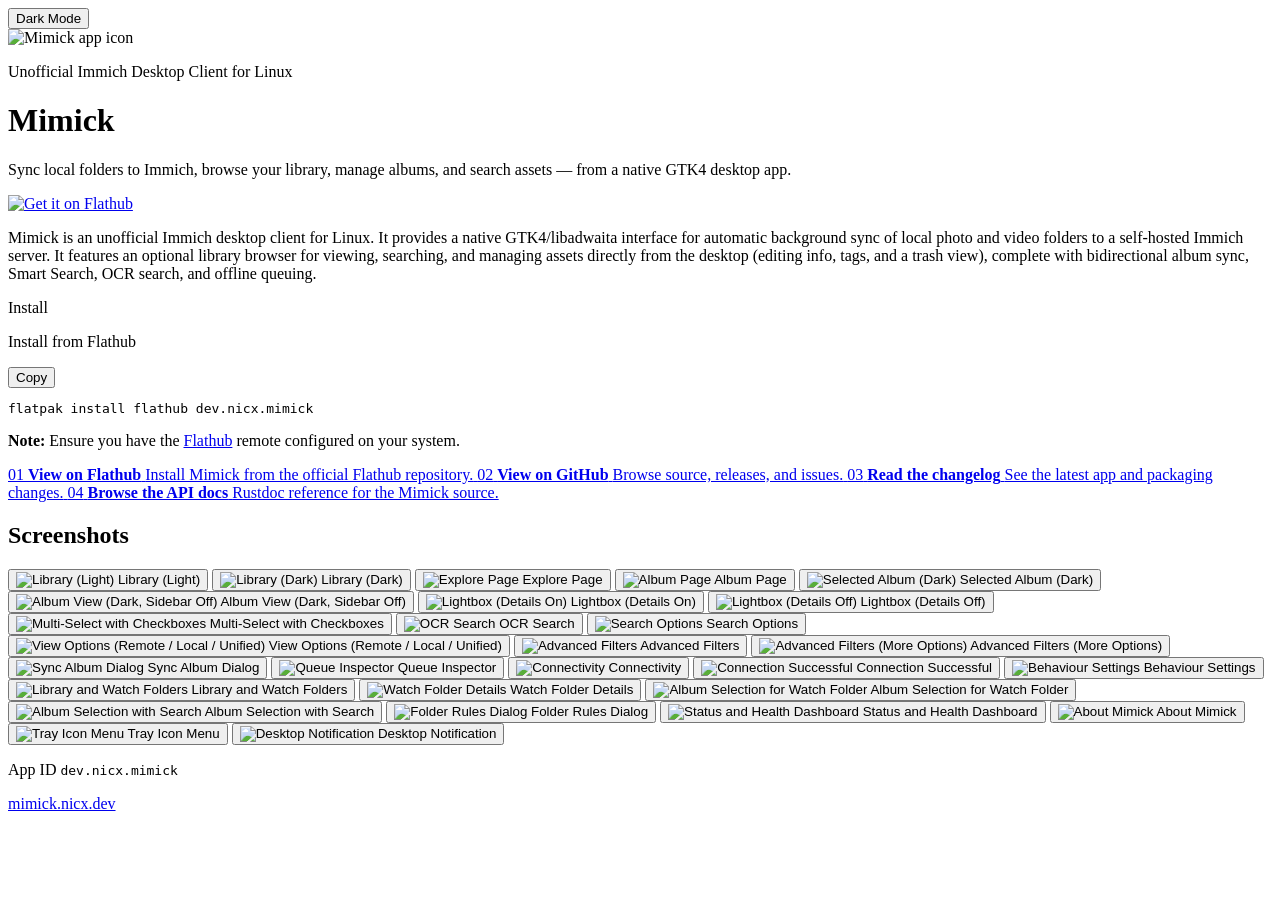
==== site/index.html @ 151f68ba "Merge pull request #230 from nicx17/feat/library-trash-tags-edit Add trash view, tags, and asset edi" ====
<!DOCTYPE html>
<html lang="en">
  <head>
    <meta charset="UTF-8">
    <meta name="viewport" content="width=device-width, initial-scale=1.0">
    <title>Mimick - Immich Desktop Client for Linux</title>
    <meta
      name="description"
      content="Mimick is an unofficial Immich desktop client for Linux with background folder sync, a library browser, album management, Smart Search, OCR, and Flatpak support.">
    <meta
      name="keywords"
      content="Immich desktop client, Immich GUI Linux, Immich sync app, Linux photo sync, self-hosted photo backup, GTK4 Immich client">
    <link rel="canonical" href="https://mimick.nicx.dev">
    <meta property="og:type" content="website">
    <meta property="og:site_name" content="Mimick">
    <meta
      property="og:title"
      content="Mimick - Immich Desktop Client for Linux">
    <meta
      property="og:description"
      content="A native GTK4 desktop client for your self-hosted Immich server — background sync, library browser, album sync, and search.">
    <meta property="og:url" content="https://mimick.nicx.dev">
    <meta property="og:image" content="https://mimick.nicx.dev/icon.png">
    <meta name="twitter:card" content="summary">
    <meta
      name="twitter:title"
      content="Mimick - Immich Desktop Client for Linux">
    <meta
      name="twitter:description"
      content="GTK4/libadwaita Immich client for Linux — background sync, library browser, and album management.">
    <meta name="twitter:image" content="https://mimick.nicx.dev/icon.png">
    <link rel="preload" href="fonts/manrope-latin.woff2" as="font" type="font/woff2" crossorigin>
    <link rel="preload" href="fonts/newsreader-latin.woff2" as="font" type="font/woff2" crossorigin>
    <meta name="theme-color" content="#000000">
    <link rel="icon" href="icon.png" sizes="192x192" type="image/png">
    <link rel="shortcut icon" href="icon.png" type="image/png">
    <link rel="apple-touch-icon" href="icon.png">
    <link rel="stylesheet" href="styles.css">
    <script type="application/ld+json">
      {
        "@context": "https://schema.org",
        "@type": "SoftwareApplication",
        "name": "Mimick",
        "description": "An Immich desktop client for Linux with background folder sync and a built-in library browser for viewing, searching, and managing assets on a self-hosted Immich server.",
        "applicationCategory": "MultimediaApplication",
        "operatingSystem": "Linux",
        "softwareRequirements": "GTK4, libadwaita, Flatpak",
        "isAccessibleForFree": true,
        "offers": {
          "@type": "Offer",
          "price": "0",
          "priceCurrency": "USD"
        },
        "codeRepository": "https://github.com/nicx17/mimick",
        "downloadUrl": "https://flathub.org/apps/dev.nicx.mimick",
        "url": "https://mimick.nicx.dev/"
      }
    </script>
  </head>
  <body>
    <main>
      <div class="container">
        <div class="top-controls">
          <button
            id="theme-toggle"
            class="theme-toggle"
            type="button"
            aria-pressed="false"
          >
            Light Mode
          </button>
        </div>
        <header>
          <div class="icon-frame">
            <img class="hero-icon" src="icon.png" alt="Mimick app icon">
          </div>
          <p class="eyebrow">Unofficial Immich Desktop Client for Linux</p>
          <h1>Mimick</h1>
          <p class="subtitle">
            Sync local folders to Immich, browse your library, manage albums,
            and search assets — from a native GTK4 desktop app.
          </p>
          <div class="badge-container">
            <a href="https://flathub.org/apps/dev.nicx.mimick">
              <img width="240" alt="Get it on Flathub" src="https://flathub.org/api/badge?locale=en">
            </a>
          </div>
        </header>

        <section class="feature-summary" aria-label="Mimick features">
          <p>
            Mimick is an unofficial Immich desktop client for Linux. It provides a native GTK4/libadwaita interface for automatic background sync of local photo and video folders to a self-hosted Immich server. It features an optional library browser for viewing, searching, and managing assets directly from the desktop (editing info, tags, and a trash view), complete with bidirectional album sync, Smart Search, OCR search, and offline queuing.
          </p>
        </section>

        <section class="install-card">
          <div class="install-header">
            <p class="install-label">Install</p>
          </div>
          <div class="install-grid">
            <article class="install-method">
              <div class="method-header">
                <p class="method-title">Install from Flathub</p>
                <button
                  class="copy-button"
                  type="button"
                  data-copy-target="install-flathub"
                >
                  Copy
                </button>
              </div>
              <pre><code id="install-flathub">flatpak install flathub dev.nicx.mimick</code></pre>
            </article>
          </div>
          <p class="install-note">
            <strong>Note:</strong> Ensure you have the
            <a href="https://flathub.org/setup" target="_blank" rel="noopener"
              >Flathub</a
            >
            remote configured on your system.
          </p>
        </section>

        <section class="links-container" aria-label="Repository links">
          <a class="link-block" href="https://flathub.org/apps/dev.nicx.mimick">
            <span class="link-icon">01</span>
            <span class="link-copy">
              <strong>View on Flathub</strong>
              <span>Install Mimick from the official Flathub repository.</span>
            </span>
          </a>
          <a class="link-block" href="https://github.com/nicx17/mimick">
            <span class="link-icon">02</span>
            <span class="link-copy">
              <strong>View on GitHub</strong>
              <span>Browse source, releases, and issues.</span>
            </span>
          </a>
          <a
            class="link-block"
            href="https://github.com/nicx17/mimick/blob/main/CHANGELOG.md"
          >
            <span class="link-icon">03</span>
            <span class="link-copy">
              <strong>Read the changelog</strong>
              <span>See the latest app and packaging changes.</span>
            </span>
          </a>
          <a class="link-block" href="docs/">
            <span class="link-icon">04</span>
            <span class="link-copy">
              <strong>Browse the API docs</strong>
              <span>Rustdoc reference for the Mimick source.</span>
            </span>
          </a>
        </section>

        <section class="screenshots-section">
          <h2>Screenshots</h2>
          <div class="screenshots-grid">
            <button type="button" class="screenshot-item">
              <img src="screenshots/photos_page_view_sidebar_on.png" alt="Library (Light)" loading="lazy">
              <span class="figcaption">Library (Light)</span>
            </button>
            <button type="button" class="screenshot-item">
              <img src="screenshots/photos_page_view_dark_sidebar_on.png" alt="Library (Dark)" loading="lazy">
              <span class="figcaption">Library (Dark)</span>
            </button>
            <button type="button" class="screenshot-item">
              <img src="screenshots/explore_page_view_showing_people_places_sidebar_on.png" alt="Explore Page" loading="lazy">
              <span class="figcaption">Explore Page</span>
            </button>
            <button type="button" class="screenshot-item">
              <img src="screenshots/album_page_view_showing_albums_recent_youralbums.png" alt="Album Page" loading="lazy">
              <span class="figcaption">Album Page</span>
            </button>
            <button type="button" class="screenshot-item">
              <img src="screenshots/selected_album_view_dark.png" alt="Selected Album (Dark)" loading="lazy">
              <span class="figcaption">Selected Album (Dark)</span>
            </button>
            <button type="button" class="screenshot-item">
              <img src="screenshots/name_dark_album_selected_view_sidebar_off.png" alt="Album View (Dark, Sidebar Off)" loading="lazy">
              <span class="figcaption">Album View (Dark, Sidebar Off)</span>
            </button>
            <button type="button" class="screenshot-item">
              <img src="screenshots/lightbox_view_details_pane_on.png" alt="Lightbox (Details On)" loading="lazy">
              <span class="figcaption">Lightbox (Details On)</span>
            </button>
            <button type="button" class="screenshot-item">
              <img src="screenshots/lightbox_view_details_pane_off.png" alt="Lightbox (Details Off)" loading="lazy">
              <span class="figcaption">Lightbox (Details Off)</span>
            </button>
            <button type="button" class="screenshot-item">
              <img src="screenshots/library_view_photos_page_showing_selected_assets_with_checkboxes.png" alt="Multi-Select with Checkboxes" loading="lazy">
              <span class="figcaption">Multi-Select with Checkboxes</span>
            </button>
            <button type="button" class="screenshot-item">
              <img src="screenshots/search_view_with_thequickbrownfox_searched_ocr_mode.png" alt="OCR Search" loading="lazy">
              <span class="figcaption">OCR Search</span>
            </button>
            <button type="button" class="screenshot-item">
              <img src="screenshots/search_options_menu_library_view.png" alt="Search Options" loading="lazy">
              <span class="figcaption">Search Options</span>
            </button>
            <button type="button" class="screenshot-item">
              <img src="screenshots/library_view_showing_view_options_for_albums_remote_local_unified.png" alt="View Options (Remote / Local / Unified)" loading="lazy">
              <span class="figcaption">View Options (Remote / Local / Unified)</span>
            </button>
            <button type="button" class="screenshot-item">
              <img src="screenshots/advanced_filters_menu_library_view.png" alt="Advanced Filters" loading="lazy">
              <span class="figcaption">Advanced Filters</span>
            </button>
            <button type="button" class="screenshot-item">
              <img src="screenshots/advanced_filters_menu_library_view_more_options.png" alt="Advanced Filters (More Options)" loading="lazy">
              <span class="figcaption">Advanced Filters (More Options)</span>
            </button>
            <button type="button" class="screenshot-item">
              <img src="screenshots/library_view_showing_sync_album_dialog_upload_download_apply_cancel.png" alt="Sync Album Dialog" loading="lazy">
              <span class="figcaption">Sync Album Dialog</span>
            </button>
            <button type="button" class="screenshot-item">
              <img src="screenshots/queue_inspector_dialog.png" alt="Queue Inspector" loading="lazy">
              <span class="figcaption">Queue Inspector</span>
            </button>
            <button type="button" class="screenshot-item">
              <img src="screenshots/settings_pane_showing_connnectivity_config_details.png" alt="Connectivity" loading="lazy">
              <span class="figcaption">Connectivity</span>
            </button>
            <button type="button" class="screenshot-item">
              <img src="screenshots/settings_pane_connection_successful_dialog.png" alt="Connection Successful" loading="lazy">
              <span class="figcaption">Connection Successful</span>
            </button>
            <button type="button" class="screenshot-item">
              <img src="screenshots/settings_pane_showing_behaviour_settings.png" alt="Behaviour Settings" loading="lazy">
              <span class="figcaption">Behaviour Settings</span>
            </button>
            <button type="button" class="screenshot-item">
              <img src="screenshots/settings_pane_showing_library_settings_and_watch_folders.png" alt="Library and Watch Folders" loading="lazy">
              <span class="figcaption">Library and Watch Folders</span>
            </button>
            <button type="button" class="screenshot-item">
              <img src="screenshots/watching_folders_list_in_settings_showing_folder_details.png" alt="Watch Folder Details" loading="lazy">
              <span class="figcaption">Watch Folder Details</span>
            </button>
            <button type="button" class="screenshot-item">
              <img src="screenshots/album_selection_menu_for_watching_folder.png" alt="Album Selection for Watch Folder" loading="lazy">
              <span class="figcaption">Album Selection for Watch Folder</span>
            </button>
            <button type="button" class="screenshot-item">
              <img src="screenshots/watching_folder_album_selection_menu_with_search_feat.png" alt="Album Selection with Search" loading="lazy">
              <span class="figcaption">Album Selection with Search</span>
            </button>
            <button type="button" class="screenshot-item">
              <img src="screenshots/album_specific_rule_dialog.png" alt="Folder Rules Dialog" loading="lazy">
              <span class="figcaption">Folder Rules Dialog</span>
            </button>
            <button type="button" class="screenshot-item">
              <img src="screenshots/status_pane_sync_status_health_dashboard_actions.png" alt="Status and Health Dashboard" loading="lazy">
              <span class="figcaption">Status and Health Dashboard</span>
            </button>
            <button type="button" class="screenshot-item">
              <img src="screenshots/about_mimick_dialog.png" alt="About Mimick" loading="lazy">
              <span class="figcaption">About Mimick</span>
            </button>
            <button type="button" class="screenshot-item">
              <img src="screenshots/tray_icon_menu.png" alt="Tray Icon Menu" loading="lazy">
              <span class="figcaption">Tray Icon Menu</span>
            </button>
            <button type="button" class="screenshot-item">
              <img src="screenshots/mimick_notification_popup_on_desktop.png" alt="Desktop Notification" loading="lazy">
              <span class="figcaption">Desktop Notification</span>
            </button>

          </div>
        </section>
      </div>
    </main>


    <dialog id="image-modal" class="modal">
      <button type="button" id="modal-close" class="modal-close" aria-label="Close image">×</button>
      <div class="modal-content">
        <img id="modal-img" src="[data-uri]" alt="Fullscreen view">
        <div id="modal-caption" class="modal-caption"></div>
      </div>
    </dialog>
    <footer>
      <div class="footer-inner">
        <p>
          <span class="footer-label">App ID</span> <code>dev.nicx.mimick</code>
        </p>
        <a class="footer-link" href="https://mimick.nicx.dev/"
          >mimick.nicx.dev</a
        >
      </div>
    </footer>

    <script>
      const root = document.documentElement;
      const themeToggle = document.getElementById("theme-toggle");
      const themeMeta = document.querySelector('meta[name="theme-color"]');
      const themeKey = "mimick-theme";

      const setTheme = (theme) => {
        const isLight = theme === "light";
        root.dataset.theme = isLight ? "light" : "dark";
        if (themeMeta) {
          themeMeta.setAttribute("content", isLight ? "#f8f5ef" : "#000000");
        }
        if (themeToggle) {
          themeToggle.textContent = isLight ? "Dark Mode" : "Light Mode";
          themeToggle.setAttribute("aria-pressed", isLight ? "true" : "false");
        }
      };

      const savedTheme = localStorage.getItem(themeKey);
      const prefersLight = globalThis.matchMedia(
        "(prefers-color-scheme: light)",
      ).matches;
      let initialTheme = prefersLight ? "light" : "dark";
      if (savedTheme === "light" || savedTheme === "dark") {
        initialTheme = savedTheme;
      }
      setTheme(initialTheme);

      if (themeToggle) {
        themeToggle.addEventListener("click", () => {
          const nextTheme = root.dataset.theme === "light" ? "dark" : "light";
          setTheme(nextTheme);
          localStorage.setItem(themeKey, nextTheme);
        });
      }


      // Modal Logic
      const modal = document.getElementById("image-modal");
      const modalImg = document.getElementById("modal-img");
      const modalCaption = document.getElementById("modal-caption");
      const modalClose = document.getElementById("modal-close");
      
      document.querySelectorAll(".screenshot-item img").forEach((img) => {
        const figure = img.closest(".screenshot-item");
        
        const openModal = () => {
          modalImg.src = img.src;
          modalImg.alt = img.alt;
          modalCaption.textContent = img.alt;
          modal.showModal();
          modal.classList.add("visible");
          document.body.style.overflow = "hidden";
        };
        
        figure.addEventListener("click", openModal);
        figure.addEventListener("keydown", (e) => {
          if (e.key === "Enter" || e.key === " ") {
            e.preventDefault();
            openModal();
          }
        });
      });

      const closeModal = () => {
        modal.classList.remove("visible");
        modal.close();
        document.body.style.overflow = "";
      };

      modalClose.addEventListener("click", closeModal);
      modal.addEventListener("click", (e) => {
        if (e.target === modal || e.target.classList.contains("modal-content")) {
          closeModal();
        }
      });
      document.addEventListener("keydown", (e) => {
        if (e.key === "Escape" && modal.classList.contains("visible")) {
          closeModal();
        }
      });

      document.querySelectorAll(".copy-button").forEach((btn) => {
        btn.addEventListener("click", async () => {
          const targetId = btn.dataset.copyTarget;
          const codeBlock = targetId ? document.getElementById(targetId) : null;
          if (!codeBlock) return;

          const originalLabel = btn.textContent;
          try {
            await navigator.clipboard.writeText(codeBlock.textContent.trim());
            btn.textContent = "Copied";
          } catch {
            btn.textContent = "Failed";
          }
          setTimeout(() => {
            btn.textContent = originalLabel;
          }, 1600);
        });
      });
    </script>
  </body>
</html>
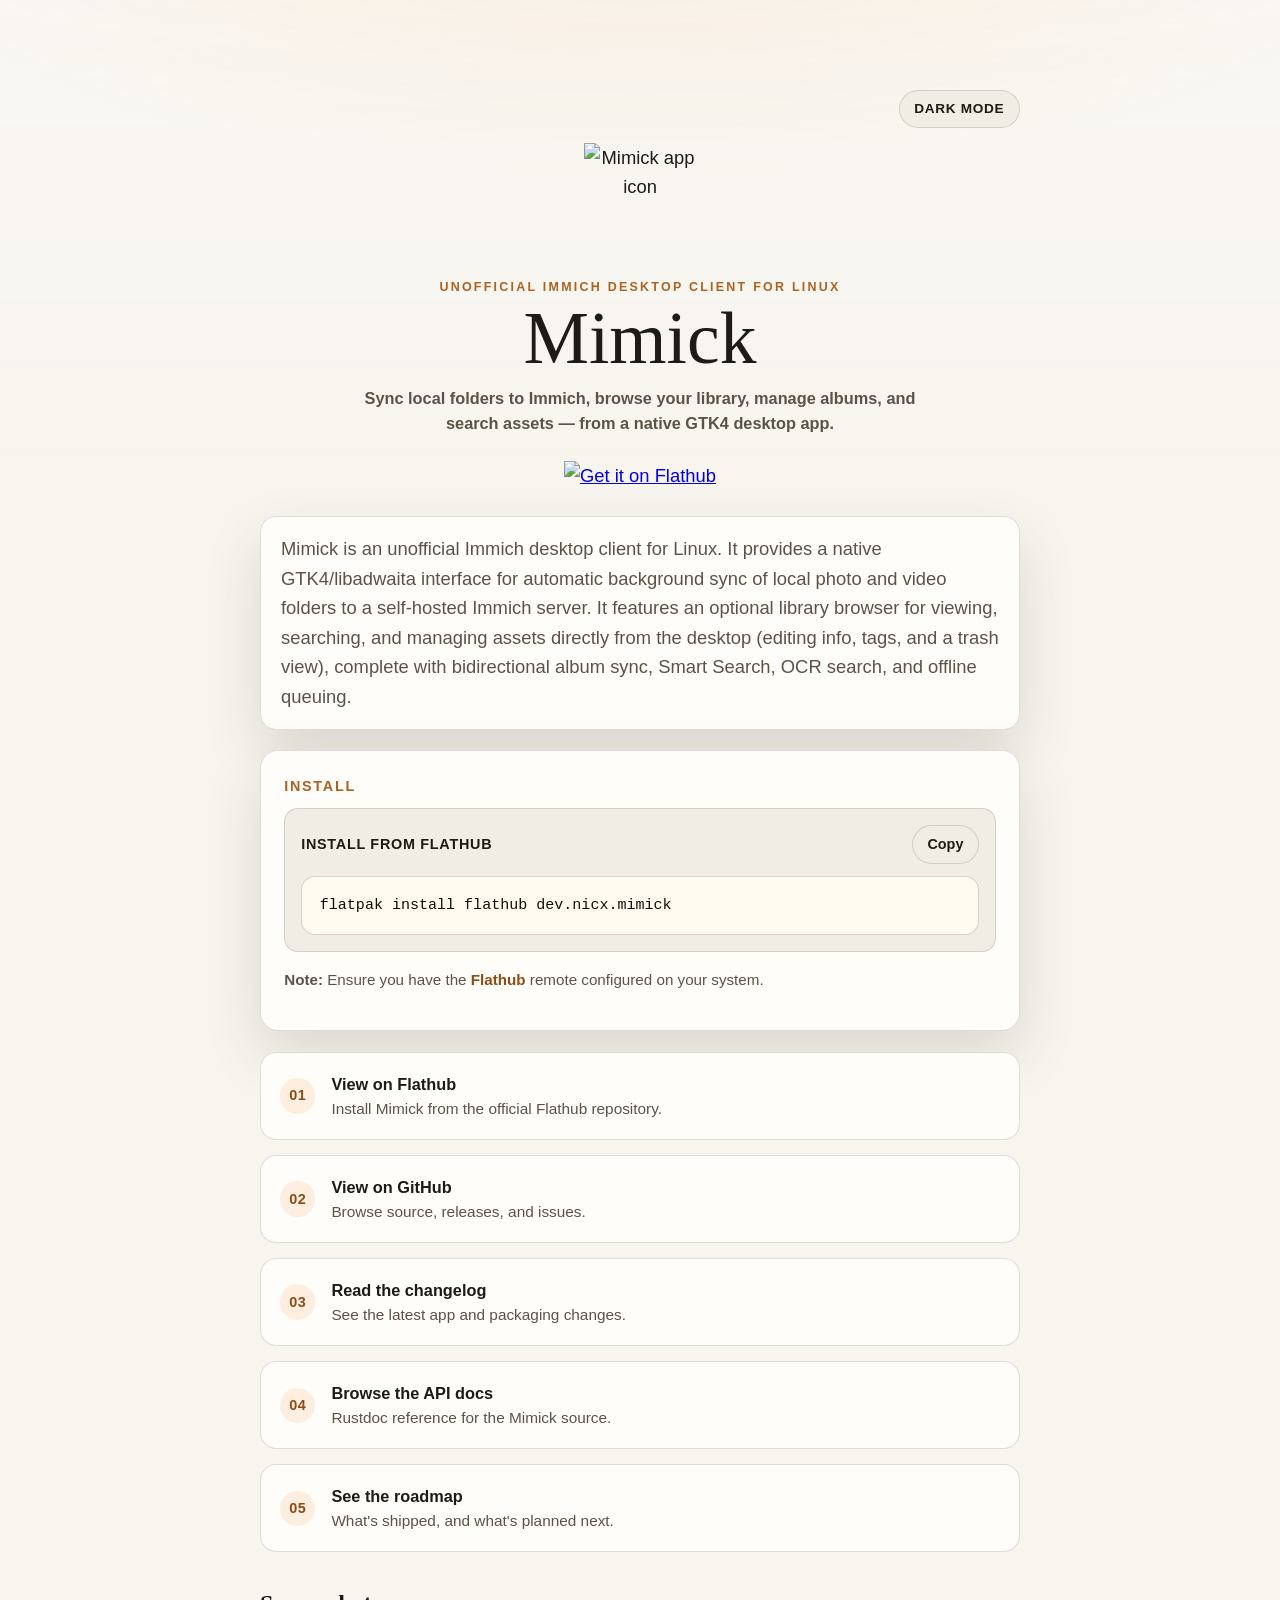
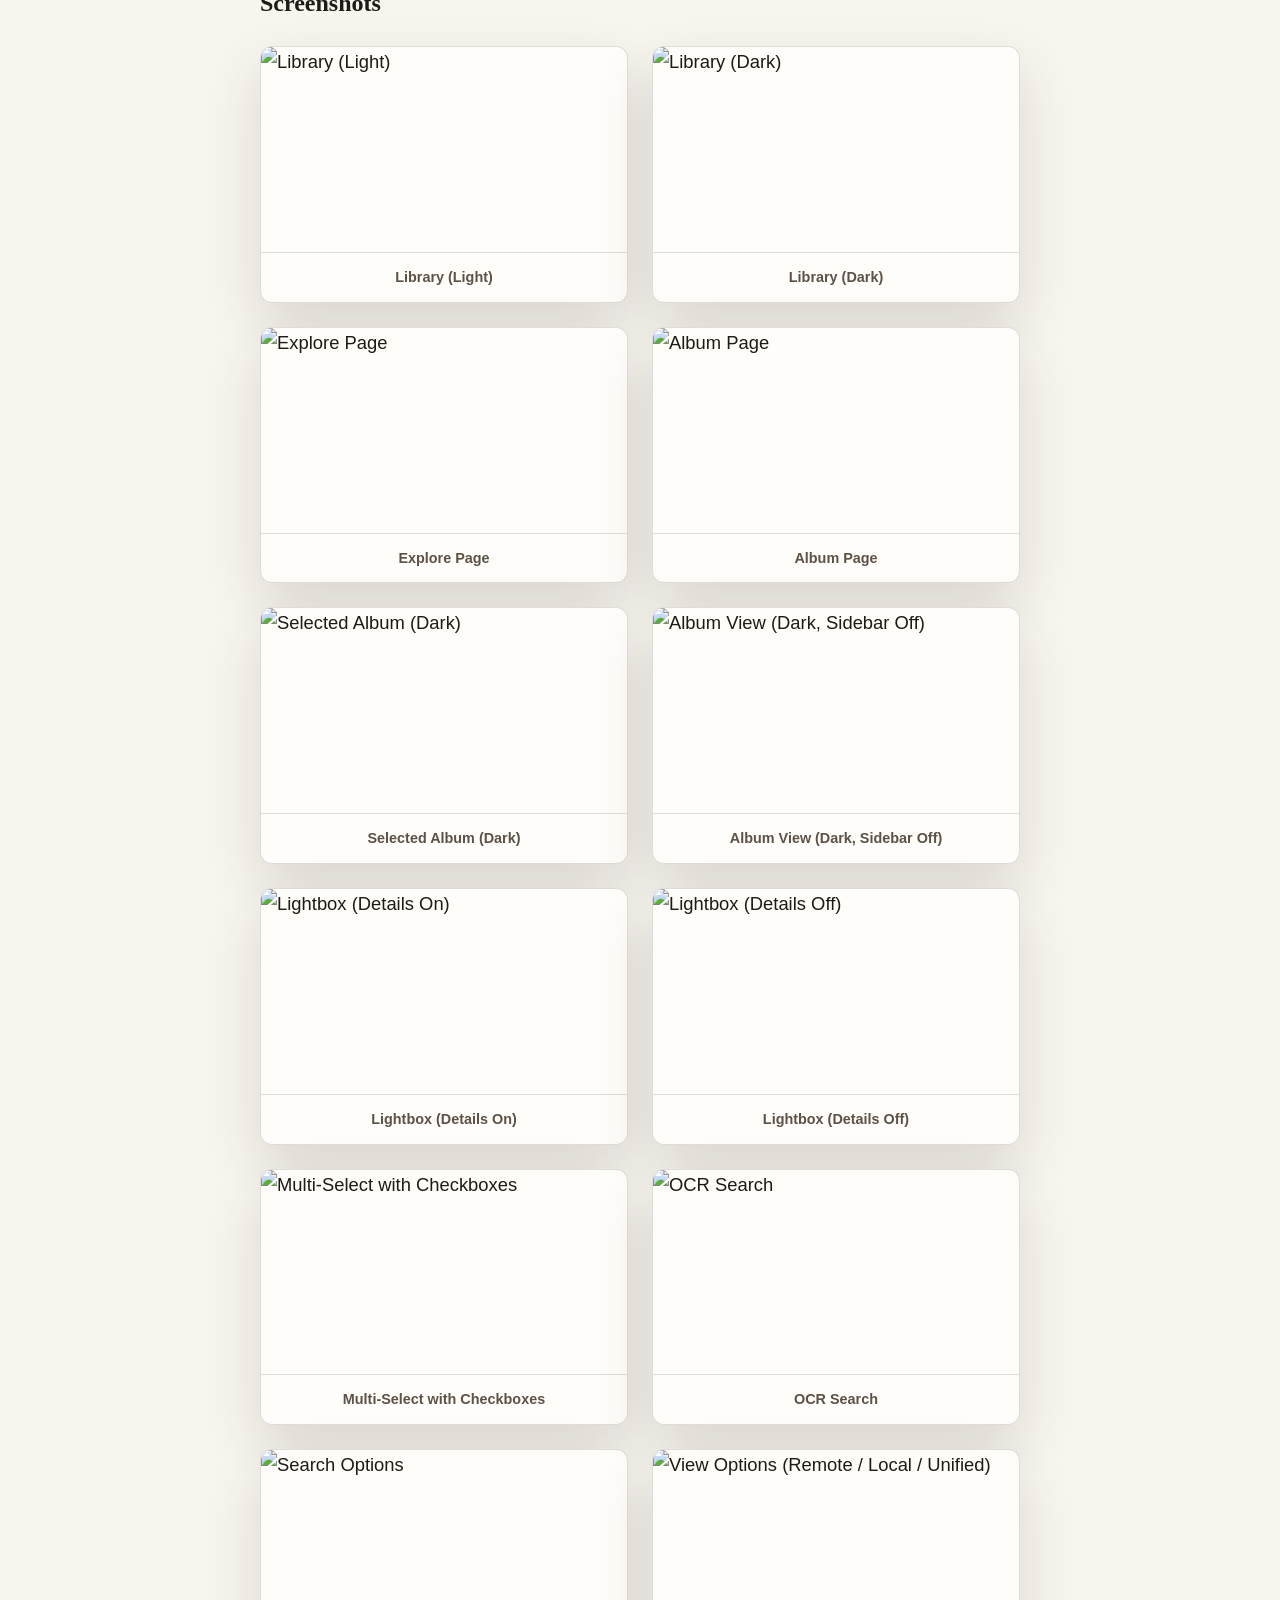
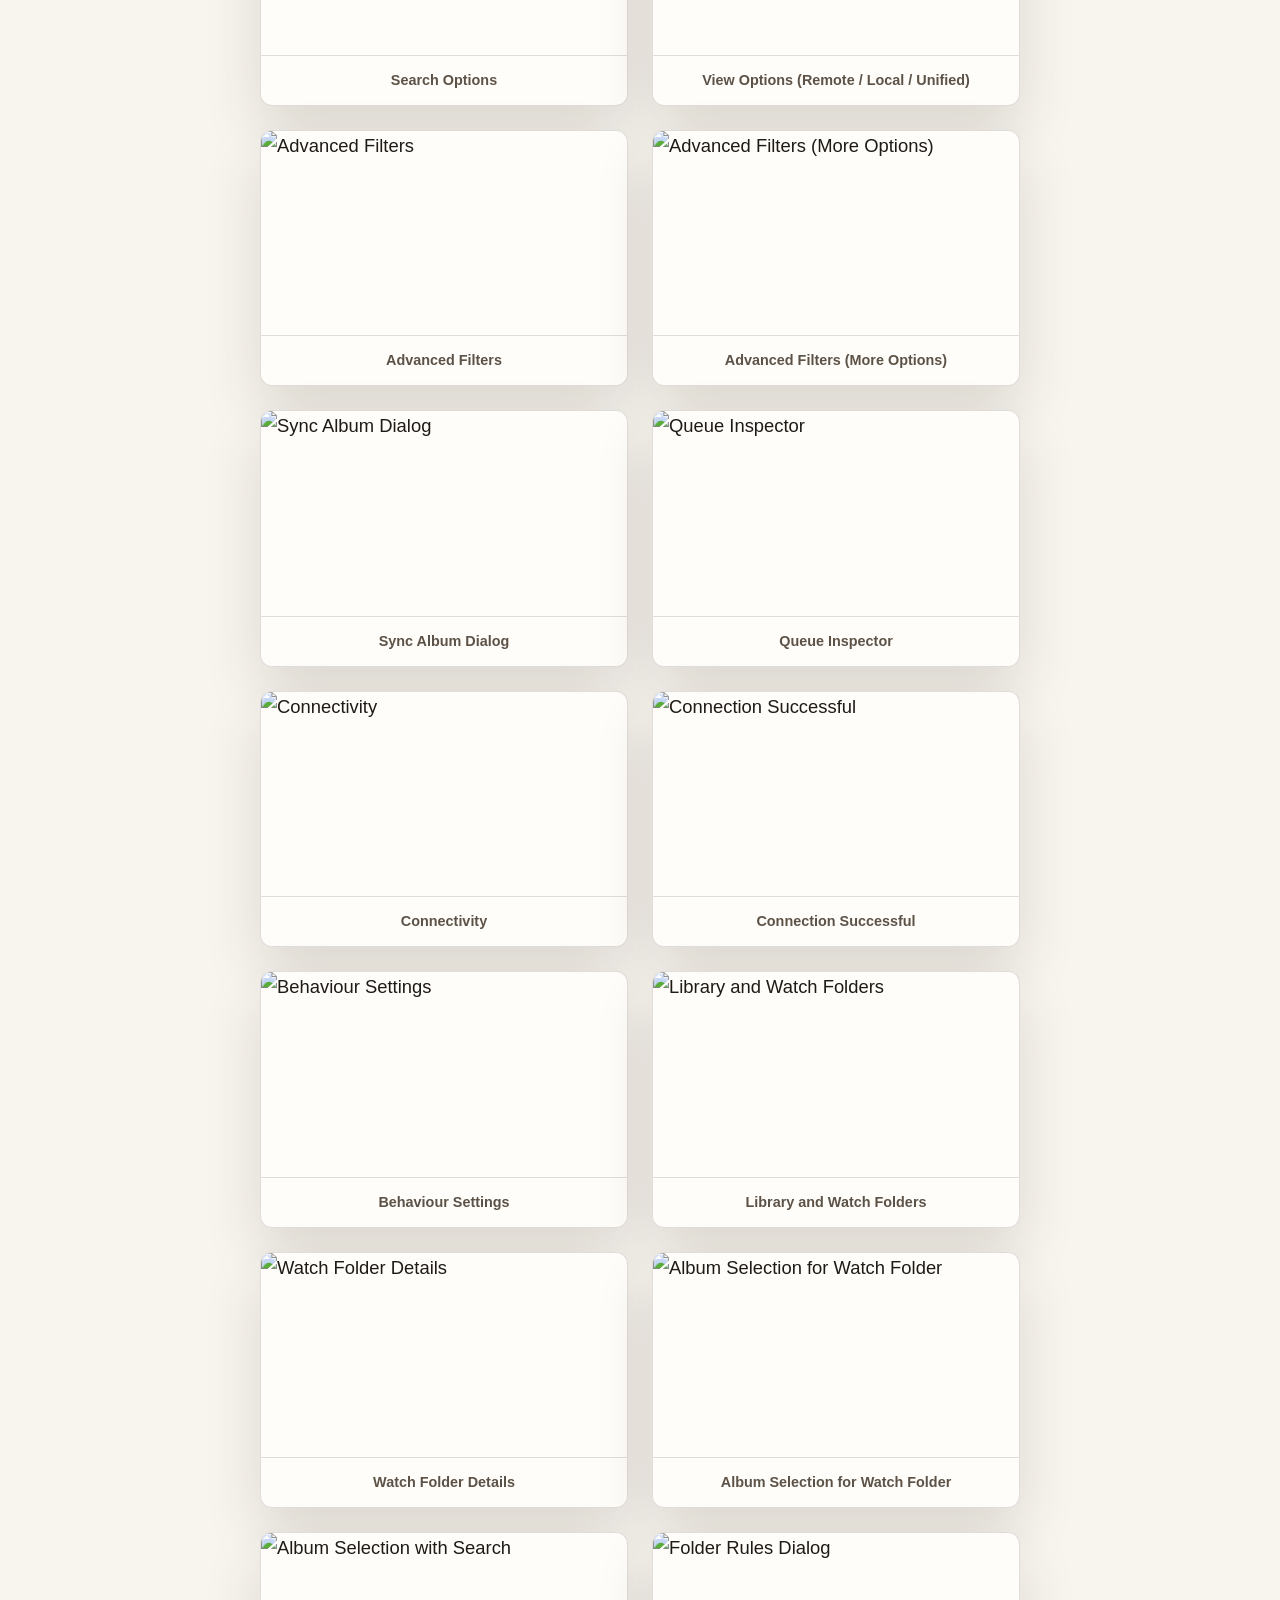
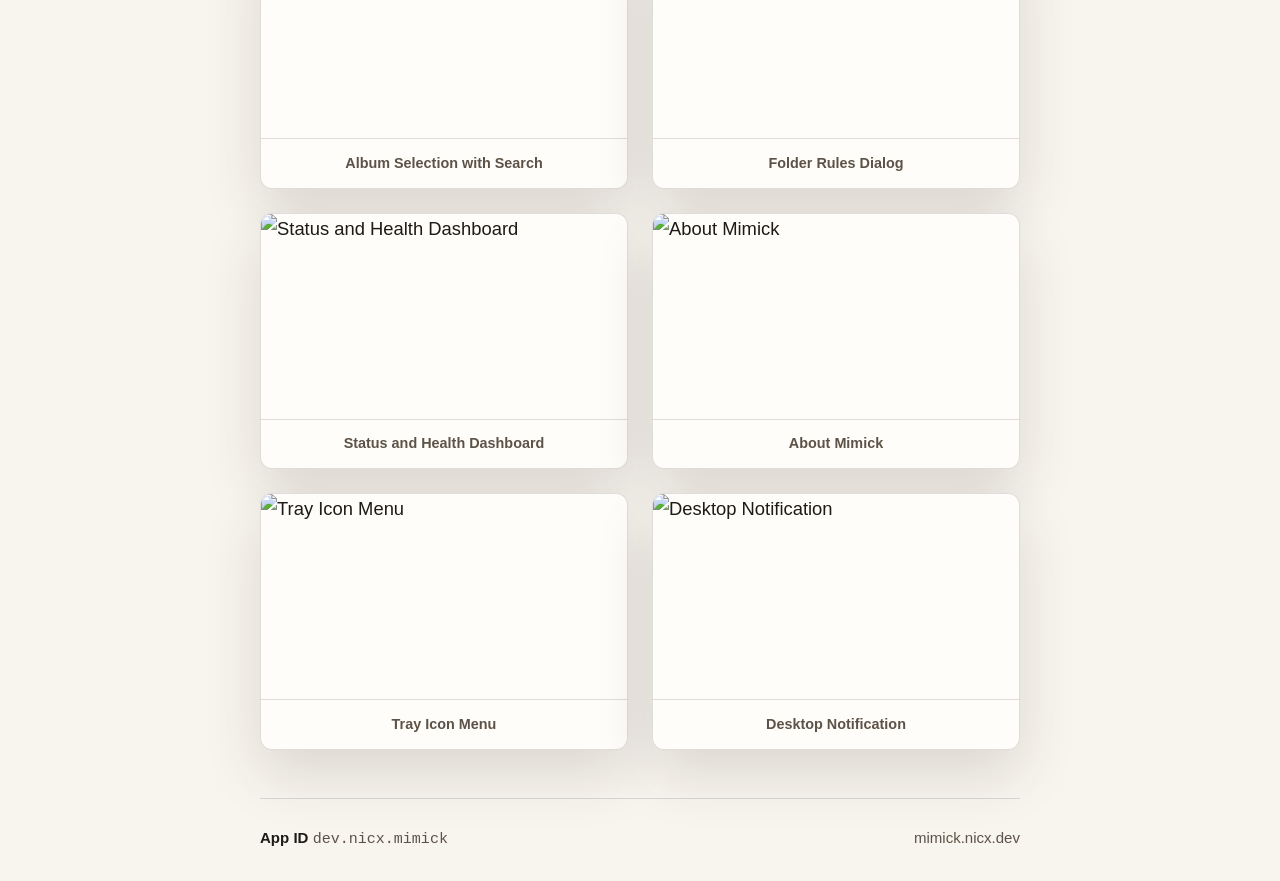
==== commit 8413c4b8: "Add roadmap page to site Shows planned work live from open GitHub issues and a timeline of shipped r" ====
--- a/site/index.html
+++ b/site/index.html
@@ -153,6 +153,13 @@
               <span>Rustdoc reference for the Mimick source.</span>
             </span>
           </a>
+          <a class="link-block" href="roadmap.html">
+            <span class="link-icon">05</span>
+            <span class="link-copy">
+              <strong>See the roadmap</strong>
+              <span>What's shipped, and what's planned next.</span>
+            </span>
+          </a>
         </section>
 
         <section class="screenshots-section">
--- a/site/styles.css
+++ b/site/styles.css
@@ -0,0 +1,1049 @@
+@font-face {
+    font-family: "Manrope";
+    font-style: normal;
+    font-weight: 400 700;
+    font-display: swap;
+    src: url("fonts/manrope-latin.woff2") format("woff2");
+    unicode-range: U+0000-00FF, U+0131, U+0152-0153, U+02BB-02BC, U+02C6, U+02DA, U+02DC, U+0304, U+0308, U+0329, U+2000-206F, U+20AC, U+2122, U+2191, U+2193, U+2212, U+2215, U+FEFF, U+FFFD;
+}
+
+@font-face {
+    font-family: "Manrope";
+    font-style: normal;
+    font-weight: 400 700;
+    font-display: swap;
+    src: url("fonts/manrope-latin-ext.woff2") format("woff2");
+    unicode-range: U+0100-02BA, U+02BD-02C5, U+02C7-02CC, U+02CE-02D7, U+02DD-02FF, U+0304, U+0308, U+0329, U+1D00-1DBF, U+1E00-1E9F, U+1EF2-1EFF, U+2020, U+20A0-20AB, U+20AD-20C0, U+2113, U+2C60-2C7F, U+A720-A7FF;
+}
+
+@font-face {
+    font-family: "Newsreader";
+    font-style: normal;
+    font-weight: 400 500;
+    font-display: swap;
+    src: url("fonts/newsreader-latin.woff2") format("woff2");
+    unicode-range: U+0000-00FF, U+0131, U+0152-0153, U+02BB-02BC, U+02C6, U+02DA, U+02DC, U+0304, U+0308, U+0329, U+2000-206F, U+20AC, U+2122, U+2191, U+2193, U+2212, U+2215, U+FEFF, U+FFFD;
+}
+
+@font-face {
+    font-family: "Newsreader";
+    font-style: normal;
+    font-weight: 400 500;
+    font-display: swap;
+    src: url("fonts/newsreader-latin-ext.woff2") format("woff2");
+    unicode-range: U+0100-02BA, U+02BD-02C5, U+02C7-02CC, U+02CE-02D7, U+02DD-02FF, U+0304, U+0308, U+0329, U+1D00-1DBF, U+1E00-1E9F, U+1EF2-1EFF, U+2020, U+20A0-20AB, U+20AD-20C0, U+2113, U+2C60-2C7F, U+A720-A7FF;
+}
+
+:root {
+    --bg-primary: #000000;
+    --surface: #080808;
+    --surface-raised: #101010;
+    --surface-hover: #171717;
+    --text-main: #f7f2ea;
+    --text-muted: #c2b8ad;
+    --text-soft: #8f857b;
+    --accent: #f0a35d;
+    --accent-deep: #ffbd7a;
+    --border-color: rgba(255, 255, 255, 0.12);
+    --border-hover: rgba(240, 163, 93, 0.46);
+    --shadow-soft: 0 24px 70px rgba(0, 0, 0, 0.62);
+    --pre-bg: #000000;
+    --pre-border: rgba(255, 255, 255, 0.08);
+    --pre-text: #f7f2ea;
+    --backdrop-gradient:
+        radial-gradient(1300px 540px at 50% -12%, rgba(240, 163, 93, 0.14), transparent 72%),
+        linear-gradient(180deg, rgba(240, 163, 93, 0.08), transparent 34rem);
+    --backdrop-opacity: 0.55;
+    --font-serif: "Newsreader", "Iowan Old Style", "Palatino Linotype", "Book Antiqua", Georgia, serif;
+    --font-sans: "Manrope", "Avenir Next", "Segoe UI", "Helvetica Neue", sans-serif;
+}
+
+:root[data-theme="light"] {
+    --bg-primary: #f8f5ef;
+    --surface: #fffdf9;
+    --surface-raised: #f2ede4;
+    --surface-hover: #ebe4d8;
+    --text-main: #1e1a16;
+    --text-muted: #5c5247;
+    --text-soft: #74685b;
+    --accent: #ad6222;
+    --accent-deep: #8d4c15;
+    --border-color: rgba(30, 26, 22, 0.14);
+    --border-hover: rgba(173, 98, 34, 0.5);
+    --shadow-soft: 0 24px 58px rgba(48, 34, 20, 0.14);
+    --pre-bg: #fffaf0;
+    --pre-border: rgba(30, 26, 22, 0.18);
+    --pre-text: #120d08;
+    --backdrop-gradient:
+        radial-gradient(1200px 500px at 50% -18%, rgba(240, 163, 93, 0.16), transparent 70%),
+        linear-gradient(180deg, rgba(255, 255, 255, 0.28), transparent 30rem);
+    --backdrop-opacity: 0.9;
+}
+
+* {
+    box-sizing: border-box;
+}
+
+body {
+    margin: 0;
+    min-height: 100vh;
+    display: flex;
+    flex-direction: column;
+    color: var(--text-main);
+    font-family: var(--font-sans);
+    font-size: 115%;
+    font-weight: 500;
+    line-height: 1.6;
+    background: var(--bg-primary);
+    text-rendering: optimizeLegibility;
+    -webkit-font-smoothing: antialiased;
+    transition: background-color 0.55s ease, color 0.55s ease;
+}
+
+body::before {
+    content: "";
+    position: fixed;
+    inset: 0;
+    opacity: var(--backdrop-opacity);
+    pointer-events: none;
+    z-index: -1;
+    background: var(--backdrop-gradient);
+    transition: opacity 0.55s ease, background 0.55s ease;
+}
+
+main {
+    flex: 1;
+    display: flex;
+    align-items: flex-start;
+    justify-content: center;
+    width: 100%;
+    padding: 10vh 1.5rem 3rem;
+}
+
+.container {
+    width: 100%;
+    max-width: 760px;
+}
+
+.top-controls {
+    display: flex;
+    justify-content: flex-end;
+    margin-bottom: 0.9rem;
+}
+
+.theme-toggle {
+    appearance: none;
+    border: 1px solid var(--border-color);
+    border-radius: 999px;
+    padding: 0.45rem 0.92rem;
+    background: var(--surface-raised);
+    color: var(--text-main);
+    font: inherit;
+    font-size: 0.85rem;
+    font-weight: 700;
+    letter-spacing: 0.05em;
+    text-transform: uppercase;
+    cursor: pointer;
+    transition: border-color 0.22s ease, background-color 0.22s ease, color 0.22s ease, transform 0.18s ease;
+}
+
+.theme-toggle:hover {
+    transform: translateY(-1px);
+    border-color: var(--border-hover);
+    background: var(--surface-hover);
+}
+
+header {
+    text-align: center;
+    margin-bottom: 2.8rem;
+}
+
+.icon-frame {
+    display: inline-flex;
+    align-items: center;
+    justify-content: center;
+    width: 112px;
+    height: 112px;
+    margin-bottom: 1.45rem;
+}
+
+.hero-icon {
+    width: 100%;
+    height: 100%;
+    display: block;
+}
+
+.badge-container {
+    margin-top: 1.5rem;
+    display: flex;
+    justify-content: center;
+}
+
+.eyebrow {
+    margin: 0 0 0.45rem;
+    font-size: 0.78rem;
+    font-weight: 700;
+    letter-spacing: 0.18em;
+    text-transform: uppercase;
+    color: var(--accent);
+}
+
+h1 {
+    margin: 0;
+    font-family: var(--font-serif);
+    font-size: clamp(3rem, 8vw, 4.6rem);
+    font-weight: 500;
+    line-height: 0.92;
+    letter-spacing: 0;
+}
+
+.subtitle {
+    max-width: 36rem;
+    margin: 0.85rem auto 0;
+    color: var(--text-muted);
+    font-size: 1.02rem;
+    font-weight: 560;
+    line-height: 1.55;
+}
+
+.feature-summary {
+    margin: -1.2rem 0 1.3rem;
+    padding: 1.1rem 1.25rem;
+    border: 1.2px solid var(--border-color);
+    border-radius: 16px;
+    background: var(--surface);
+    color: var(--text-muted);
+    box-shadow: var(--shadow-soft);
+    transition: background-color 0.55s ease, border-color 0.55s ease, color 0.55s ease, box-shadow 0.55s ease;
+}
+
+.feature-summary p {
+    margin: 0;
+}
+
+.install-card {
+    margin-bottom: 1.3rem;
+    padding: 1.45rem;
+    border: 1.2px solid var(--border-color);
+    border-radius: 18px;
+    background: var(--surface);
+    box-shadow: var(--shadow-soft);
+    transition: background-color 0.55s ease, border-color 0.55s ease, box-shadow 0.55s ease;
+}
+
+.install-header {
+    display: flex;
+    align-items: center;
+    justify-content: flex-start;
+    gap: 1rem;
+    margin-bottom: 0.65rem;
+}
+
+.install-label {
+    margin: 0;
+    font-size: 0.9rem;
+    font-weight: 700;
+    letter-spacing: 0.12em;
+    text-transform: uppercase;
+    color: var(--accent);
+}
+
+.install-grid {
+    display: grid;
+    gap: 0.95rem;
+    min-width: 0;
+}
+
+.install-method {
+    width: 100%;
+    min-width: 0;
+    padding: 1rem;
+    border: 1px solid var(--border-color);
+    border-radius: 14px;
+    background: var(--surface-raised);
+    transition: background-color 0.55s ease, border-color 0.55s ease;
+}
+
+.method-header {
+    display: flex;
+    align-items: center;
+    justify-content: space-between;
+    gap: 0.9rem;
+    margin-bottom: 0.7rem;
+}
+
+.method-title {
+    margin: 0;
+    color: var(--text-main);
+    font-size: 0.9rem;
+    font-weight: 700;
+    letter-spacing: 0.05em;
+    text-transform: uppercase;
+}
+
+.method-note {
+    margin: 0.75rem 0 0;
+    color: var(--text-soft);
+    font-size: 0.91rem;
+}
+
+.copy-button {
+    appearance: none;
+    border: 1px solid var(--border-color);
+    border-radius: 999px;
+    padding: 0.45rem 0.9rem;
+    background: var(--surface-raised);
+    color: var(--text-main);
+    font: inherit;
+    font-size: 0.9rem;
+    font-weight: 600;
+    cursor: pointer;
+    transition: border-color 0.18s ease, background 0.18s ease, transform 0.18s ease;
+}
+
+.copy-button:hover {
+    transform: translateY(-1px);
+    border-color: var(--border-hover);
+    background: var(--surface-hover);
+}
+
+pre {
+    max-width: 100%;
+    margin: 0;
+    padding: 1rem 1.1rem;
+    border-radius: 14px;
+    border: 1px solid var(--pre-border);
+    background: var(--pre-bg);
+    color: var(--pre-text);
+    overflow-x: auto;
+    box-shadow: inset 0 1px 0 rgba(255, 255, 255, 0.05);
+    transition: background-color 0.55s ease, border-color 0.55s ease, color 0.55s ease;
+}
+
+:root[data-theme="light"] pre {
+    box-shadow: inset 0 1px 0 rgba(255, 255, 255, 0.75);
+}
+
+code {
+    font-family: "SFMono-Regular", "JetBrains Mono", "Fira Code", monospace;
+    font-size: 0.94rem;
+}
+
+.install-note {
+    margin-top: 1.1rem;
+    font-size: 0.95rem;
+    color: var(--text-muted);
+    line-height: 1.5;
+}
+
+.install-note a {
+    color: var(--accent-deep);
+    text-decoration: none;
+    font-weight: 600;
+}
+
+.install-note a:hover {
+    text-decoration: underline;
+}
+
+.links-container {
+    display: grid;
+    gap: 0.95rem;
+}
+
+.link-block {
+    display: flex;
+    align-items: center;
+    gap: 1rem;
+    padding: 1.1rem 1.2rem;
+    border: 1.2px solid var(--border-color);
+    border-radius: 16px;
+    background: var(--surface);
+    color: var(--text-main);
+    text-decoration: none;
+    transition: transform 0.18s ease, box-shadow 0.18s ease, border-color 0.18s ease, background-color 0.18s ease, color 0.55s ease;
+}
+
+.link-block:hover {
+    transform: translateY(-3px);
+    border-color: var(--border-hover);
+    background: var(--surface-hover);
+    box-shadow: 0 14px 34px rgba(0, 0, 0, 0.42);
+}
+
+.link-icon {
+    display: inline-flex;
+    align-items: center;
+    justify-content: center;
+    width: 2.2rem;
+    height: 2.2rem;
+    border-radius: 999px;
+    background: rgba(240, 163, 93, 0.16);
+    color: var(--accent-deep);
+    font-size: 0.9rem;
+    font-weight: 700;
+    letter-spacing: 0.04em;
+    flex-shrink: 0;
+    transition: background-color 0.55s ease, color 0.55s ease;
+}
+
+.link-copy {
+    display: flex;
+    flex-direction: column;
+    min-width: 0;
+}
+
+.link-copy strong {
+    font-size: 1.02rem;
+    font-weight: 700;
+}
+
+.link-copy span {
+    color: var(--text-muted);
+    font-size: 0.96rem;
+}
+
+footer {
+    width: 100%;
+    padding: 0 1.5rem 1rem;
+}
+
+.footer-inner {
+    display: flex;
+    justify-content: space-between;
+    align-items: center;
+    gap: 1rem;
+    width: 100%;
+    max-width: 760px;
+    margin: 0 auto;
+    padding-top: 0.75rem;
+    border-top: 1px solid var(--border-color);
+    color: var(--text-muted);
+    font-size: 0.94rem;
+    transition: border-color 0.55s ease, color 0.55s ease;
+}
+
+.footer-label {
+    color: var(--text-main);
+    font-weight: 600;
+}
+
+.footer-link {
+    color: var(--text-muted);
+    text-decoration: none;
+}
+
+.footer-link:hover {
+    color: var(--accent-deep);
+}
+
+/* Screenshots Section */
+.screenshots-section {
+    margin-top: 2rem;
+}
+
+.screenshots-section h2 {
+    margin-bottom: 1.5rem;
+    font-size: 1.5rem;
+    font-family: var(--font-serif);
+}
+
+.screenshots-grid {
+    display: grid;
+    grid-template-columns: repeat(auto-fill, minmax(300px, 1fr));
+    gap: 1.5rem;
+}
+
+.screenshot-item {
+    margin: 0;
+    padding: 0;
+    text-align: left;
+    font: inherit;
+    color: inherit;
+    cursor: zoom-in;
+    border-radius: 12px;
+    overflow: hidden;
+    background: var(--surface);
+    border: 1px solid var(--border-color);
+    box-shadow: var(--shadow-soft);
+    transition: transform 0.2s ease, box-shadow 0.2s ease, border-color 0.2s ease;
+}
+
+.screenshot-item:hover, .screenshot-item:focus {
+    transform: translateY(-4px);
+    box-shadow: 0 16px 40px rgba(0, 0, 0, 0.4);
+    border-color: var(--border-hover);
+    outline: none;
+}
+
+.screenshot-item img {
+    width: 100%;
+    height: auto;
+    display: block;
+    aspect-ratio: 16/9;
+    object-fit: cover;
+    object-position: top;
+    border-bottom: 1px solid var(--border-color);
+}
+
+.screenshot-item .figcaption {
+    display: block;
+    padding: 0.8rem;
+    font-size: 0.9rem;
+    color: var(--text-muted);
+    text-align: center;
+    font-weight: 600;
+}
+
+/* Modal */
+.modal {
+    position: fixed;
+    inset: 0;
+    z-index: 1000;
+    background: rgba(0, 0, 0, 0.85);
+    backdrop-filter: blur(8px);
+    display: flex;
+    flex-direction: column;
+    align-items: center;
+    justify-content: center;
+    opacity: 0;
+    visibility: hidden;
+    transition: opacity 0.3s ease, visibility 0.3s ease;
+}
+
+.modal.visible {
+    opacity: 1;
+    visibility: visible;
+}
+
+.modal-content {
+    position: relative;
+    max-width: 90vw;
+    max-height: 90vh;
+    display: flex;
+    flex-direction: column;
+    align-items: center;
+}
+
+.modal-content img {
+    max-width: 100%;
+    max-height: calc(90vh - 3rem);
+    object-fit: contain;
+    border-radius: 8px;
+    box-shadow: 0 20px 60px rgba(0, 0, 0, 0.5);
+}
+
+.modal-caption {
+    margin-top: 1rem;
+    color: #fff;
+    font-weight: 500;
+    text-align: center;
+}
+
+.modal-close {
+    position: absolute;
+    top: 1rem;
+    right: 1.5rem;
+    background: none;
+    border: none;
+    color: #fff;
+    font-size: 2.5rem;
+    cursor: pointer;
+    line-height: 1;
+    padding: 0.5rem;
+    opacity: 0.7;
+    transition: opacity 0.2s ease, transform 0.2s ease;
+}
+
+.modal-close:hover {
+    opacity: 1;
+    transform: scale(1.1);
+}
+
+
+@media (max-width: 820px) {
+    main {
+        padding-top: 7vh;
+    }
+}
+
+@media (max-width: 560px) {
+    body {
+        font-size: 98%;
+    }
+
+    main {
+        padding: 5vh 1rem 2rem;
+    }
+
+    .icon-frame {
+        width: 92px;
+        height: 92px;
+    }
+
+    h1 {
+        font-size: 2.7rem;
+    }
+
+    .subtitle {
+        font-size: 1rem;
+    }
+
+    .install-header {
+        margin-bottom: 0.5rem;
+    }
+
+    .method-header {
+        align-items: flex-start;
+        flex-direction: column;
+    }
+
+    .link-block {
+        align-items: flex-start;
+    }
+
+    .footer-inner {
+        flex-direction: column;
+        align-items: flex-start;
+    }
+}
+
+html:has(.roadmap-page) {
+    scroll-behavior: smooth;
+}
+
+.page-nav {
+    justify-content: space-between;
+    align-items: center;
+}
+
+.back-link {
+    color: var(--text-muted);
+    font-size: 0.92rem;
+    font-weight: 700;
+    text-decoration: none;
+    transition: color 0.22s ease;
+}
+
+.back-link:hover {
+    color: var(--accent-deep);
+}
+
+.stats-row {
+    display: grid;
+    grid-template-columns: repeat(3, 1fr);
+    gap: 0.95rem;
+    margin: -1.2rem 0 1.6rem;
+}
+
+.stat {
+    display: flex;
+    flex-direction: column;
+    align-items: center;
+    padding: 1rem 0.75rem;
+    border: 1.2px solid var(--border-color);
+    border-radius: 16px;
+    background: var(--surface);
+    box-shadow: var(--shadow-soft);
+    text-align: center;
+    transition: background-color 0.55s ease, border-color 0.55s ease, box-shadow 0.55s ease, opacity 0.6s ease, transform 0.6s cubic-bezier(0.22, 1, 0.36, 1);
+}
+
+.stat-value {
+    font-family: var(--font-serif);
+    font-size: 2rem;
+    line-height: 1.1;
+    color: var(--accent-deep);
+}
+
+.stat-label {
+    margin-top: 0.3rem;
+    color: var(--text-soft);
+    font-size: 0.78rem;
+    font-weight: 700;
+    letter-spacing: 0.1em;
+    text-transform: uppercase;
+}
+
+.section-tabs {
+    position: sticky;
+    top: 0.75rem;
+    z-index: 10;
+    display: flex;
+    gap: 0.4rem;
+    width: fit-content;
+    margin: 0 auto 2rem;
+    padding: 0.3rem;
+    border: 1px solid var(--border-color);
+    border-radius: 999px;
+    background: color-mix(in srgb, var(--surface-raised) 82%, transparent);
+    backdrop-filter: blur(12px);
+}
+
+.section-tabs a {
+    padding: 0.42rem 1rem;
+    border-radius: 999px;
+    color: var(--text-main);
+    font-size: 0.85rem;
+    font-weight: 700;
+    letter-spacing: 0.05em;
+    text-transform: uppercase;
+    text-decoration: none;
+    transition: background-color 0.22s ease, color 0.22s ease;
+}
+
+.section-tabs a:hover {
+    background: var(--surface-hover);
+    color: var(--accent-deep);
+}
+
+.roadmap-section {
+    margin-bottom: 2.6rem;
+    scroll-margin-top: 4.5rem;
+}
+
+.roadmap-section h2 {
+    margin: 0 0 0.35rem;
+    font-family: var(--font-serif);
+    font-size: 2rem;
+    font-weight: 500;
+}
+
+.section-note {
+    margin: 0 0 1.4rem;
+    color: var(--text-muted);
+    font-size: 0.96rem;
+}
+
+.section-note a,
+.issue-empty a,
+.release-items a {
+    color: var(--accent-deep);
+    font-weight: 600;
+    text-decoration: none;
+}
+
+.section-note a:hover,
+.issue-empty a:hover,
+.release-items a:hover {
+    text-decoration: underline;
+}
+
+.group-title {
+    margin: 1.6rem 0 0.8rem;
+    color: var(--accent);
+    font-size: 0.82rem;
+    font-weight: 700;
+    letter-spacing: 0.14em;
+    text-transform: uppercase;
+}
+
+.group-title[hidden] {
+    display: none;
+}
+
+.issue-grid {
+    display: grid;
+    grid-template-columns: repeat(auto-fill, minmax(220px, 1fr));
+    gap: 0.95rem;
+}
+
+.issue-card {
+    display: flex;
+    flex-direction: column;
+    gap: 0.35rem;
+    min-height: 8.2rem;
+    padding: 1rem 1.1rem;
+    border: 1.2px solid var(--border-color);
+    border-radius: 16px;
+    background: var(--surface);
+    color: var(--text-main);
+    text-decoration: none;
+    transition: transform 0.18s ease, box-shadow 0.18s ease, border-color 0.18s ease, background-color 0.18s ease, opacity 0.6s ease;
+}
+
+a.issue-card:hover {
+    transform: translateY(-3px);
+    border-color: var(--border-hover);
+    background: var(--surface-hover);
+    box-shadow: 0 14px 34px rgba(0, 0, 0, 0.42);
+}
+
+.issue-number {
+    align-self: flex-start;
+    padding: 0.1rem 0.55rem;
+    border-radius: 999px;
+    background: rgba(240, 163, 93, 0.16);
+    color: var(--accent-deep);
+    font-size: 0.8rem;
+    font-weight: 700;
+}
+
+.issue-title {
+    flex: 1;
+    font-size: 1rem;
+    font-weight: 700;
+    line-height: 1.4;
+}
+
+.issue-foot {
+    color: var(--text-soft);
+    font-size: 0.82rem;
+}
+
+.issue-empty {
+    grid-column: 1 / -1;
+    margin: 0;
+    color: var(--text-muted);
+}
+
+.issue-skeleton {
+    background:
+        linear-gradient(100deg, transparent 30%, var(--surface-hover) 50%, transparent 70%) var(--surface);
+    background-size: 220% 100%;
+    animation: skeleton-shimmer 1.4s ease-in-out infinite;
+}
+
+@keyframes skeleton-shimmer {
+    from {
+        background-position: 120% 0;
+    }
+
+    to {
+        background-position: -120% 0;
+    }
+}
+
+.timeline {
+    position: relative;
+    margin: 0;
+    padding: 0 0 0 1.6rem;
+    list-style: none;
+}
+
+.timeline::before {
+    content: "";
+    position: absolute;
+    top: 0.6rem;
+    bottom: 0.6rem;
+    left: 0.35rem;
+    width: 2px;
+    border-radius: 2px;
+    background: linear-gradient(180deg, var(--accent), var(--border-color) 18rem);
+}
+
+.release {
+    position: relative;
+    margin-bottom: 1rem;
+    padding: 1rem 1.2rem;
+    border: 1.2px solid var(--border-color);
+    border-radius: 16px;
+    background: var(--surface);
+    transition: border-color 0.18s ease, background-color 0.55s ease, opacity 0.6s ease, transform 0.6s cubic-bezier(0.22, 1, 0.36, 1);
+}
+
+.release::before {
+    content: "";
+    position: absolute;
+    top: 1.35rem;
+    left: calc(-1.25rem - 6px);
+    width: 12px;
+    height: 12px;
+    border: 2px solid var(--accent);
+    border-radius: 999px;
+    background: var(--bg-primary);
+    transition: background-color 0.22s ease;
+}
+
+.release:hover {
+    border-color: var(--border-hover);
+}
+
+.release:hover::before,
+.release-next::before {
+    background: var(--accent);
+}
+
+.release-next {
+    border-color: var(--border-hover);
+    box-shadow: var(--shadow-soft);
+}
+
+.release-next::before {
+    box-shadow: 0 0 0 5px rgba(240, 163, 93, 0.22);
+}
+
+.release-head {
+    display: flex;
+    align-items: baseline;
+    justify-content: space-between;
+    gap: 1rem;
+    margin-bottom: 0.5rem;
+}
+
+.release-version {
+    font-family: var(--font-serif);
+    font-size: 1.35rem;
+    font-weight: 500;
+}
+
+.release-date {
+    color: var(--text-soft);
+    font-size: 0.8rem;
+    font-weight: 700;
+    letter-spacing: 0.08em;
+    text-transform: uppercase;
+    white-space: nowrap;
+}
+
+.release-next .release-date {
+    color: var(--accent);
+}
+
+.release-items {
+    margin: 0;
+    padding-left: 1.1rem;
+    color: var(--text-muted);
+    font-size: 0.96rem;
+}
+
+.release-items li + li {
+    margin-top: 0.25rem;
+}
+
+.release-items li::marker {
+    color: var(--accent);
+}
+
+kbd {
+    padding: 0.05rem 0.4rem;
+    border: 1px solid var(--border-color);
+    border-radius: 6px;
+    background: var(--surface-raised);
+    font-family: inherit;
+    font-size: 0.85em;
+}
+
+.earlier-releases {
+    interpolate-size: allow-keywords;
+    margin-top: 0.4rem;
+}
+
+.earlier-releases summary {
+    display: inline-flex;
+    margin: 0 0 1rem 1.6rem;
+    padding: 0.45rem 0.92rem;
+    border: 1px solid var(--border-color);
+    border-radius: 999px;
+    background: var(--surface-raised);
+    font-size: 0.85rem;
+    font-weight: 700;
+    letter-spacing: 0.05em;
+    text-transform: uppercase;
+    list-style: none;
+    cursor: pointer;
+    transition: border-color 0.22s ease, background-color 0.22s ease, transform 0.18s ease;
+}
+
+.earlier-releases summary::-webkit-details-marker {
+    display: none;
+}
+
+.earlier-releases summary::after {
+    content: "+";
+    margin-left: 0.55rem;
+    color: var(--accent);
+    transition: transform 0.3s ease;
+}
+
+.earlier-releases[open] summary::after {
+    transform: rotate(45deg);
+}
+
+.earlier-releases summary:hover {
+    transform: translateY(-1px);
+    border-color: var(--border-hover);
+    background: var(--surface-hover);
+}
+
+.earlier-releases::details-content {
+    height: 0;
+    overflow: clip;
+    opacity: 0;
+    transition: height 0.45s cubic-bezier(0.22, 1, 0.36, 1), opacity 0.35s ease, content-visibility 0.45s allow-discrete;
+}
+
+.earlier-releases[open]::details-content {
+    height: auto;
+    opacity: 1;
+}
+
+.js .reveal {
+    opacity: 0;
+    transform: translateY(14px);
+}
+
+.js .reveal.is-visible {
+    opacity: 1;
+    transform: none;
+}
+
+.js .issue-card.reveal {
+    transition: transform 0.6s cubic-bezier(0.22, 1, 0.36, 1), opacity 0.6s ease, box-shadow 0.18s ease, border-color 0.18s ease, background-color 0.18s ease;
+}
+
+.js a.issue-card.reveal.is-visible:hover {
+    transform: translateY(-3px);
+}
+
+@media (prefers-reduced-motion: reduce) {
+    html:has(.roadmap-page) {
+        scroll-behavior: auto;
+    }
+
+    .js .reveal {
+        opacity: 1;
+        transform: none;
+        transition: none;
+    }
+
+    .issue-skeleton {
+        animation: none;
+    }
+}
+
+@media (max-width: 560px) {
+    .stats-row {
+        gap: 0.55rem;
+    }
+
+    .stat {
+        padding: 0.8rem 0.4rem;
+    }
+
+    .stat-value {
+        font-size: 1.55rem;
+    }
+
+    .stat-label {
+        font-size: 0.66rem;
+        letter-spacing: 0.06em;
+    }
+
+    .timeline {
+        padding-left: 1.3rem;
+    }
+
+    .release::before {
+        left: calc(-0.95rem - 6px);
+    }
+
+    .earlier-releases summary {
+        margin-left: 1.3rem;
+    }
+
+    .release-head {
+        flex-direction: column;
+        gap: 0.1rem;
+    }
+}
